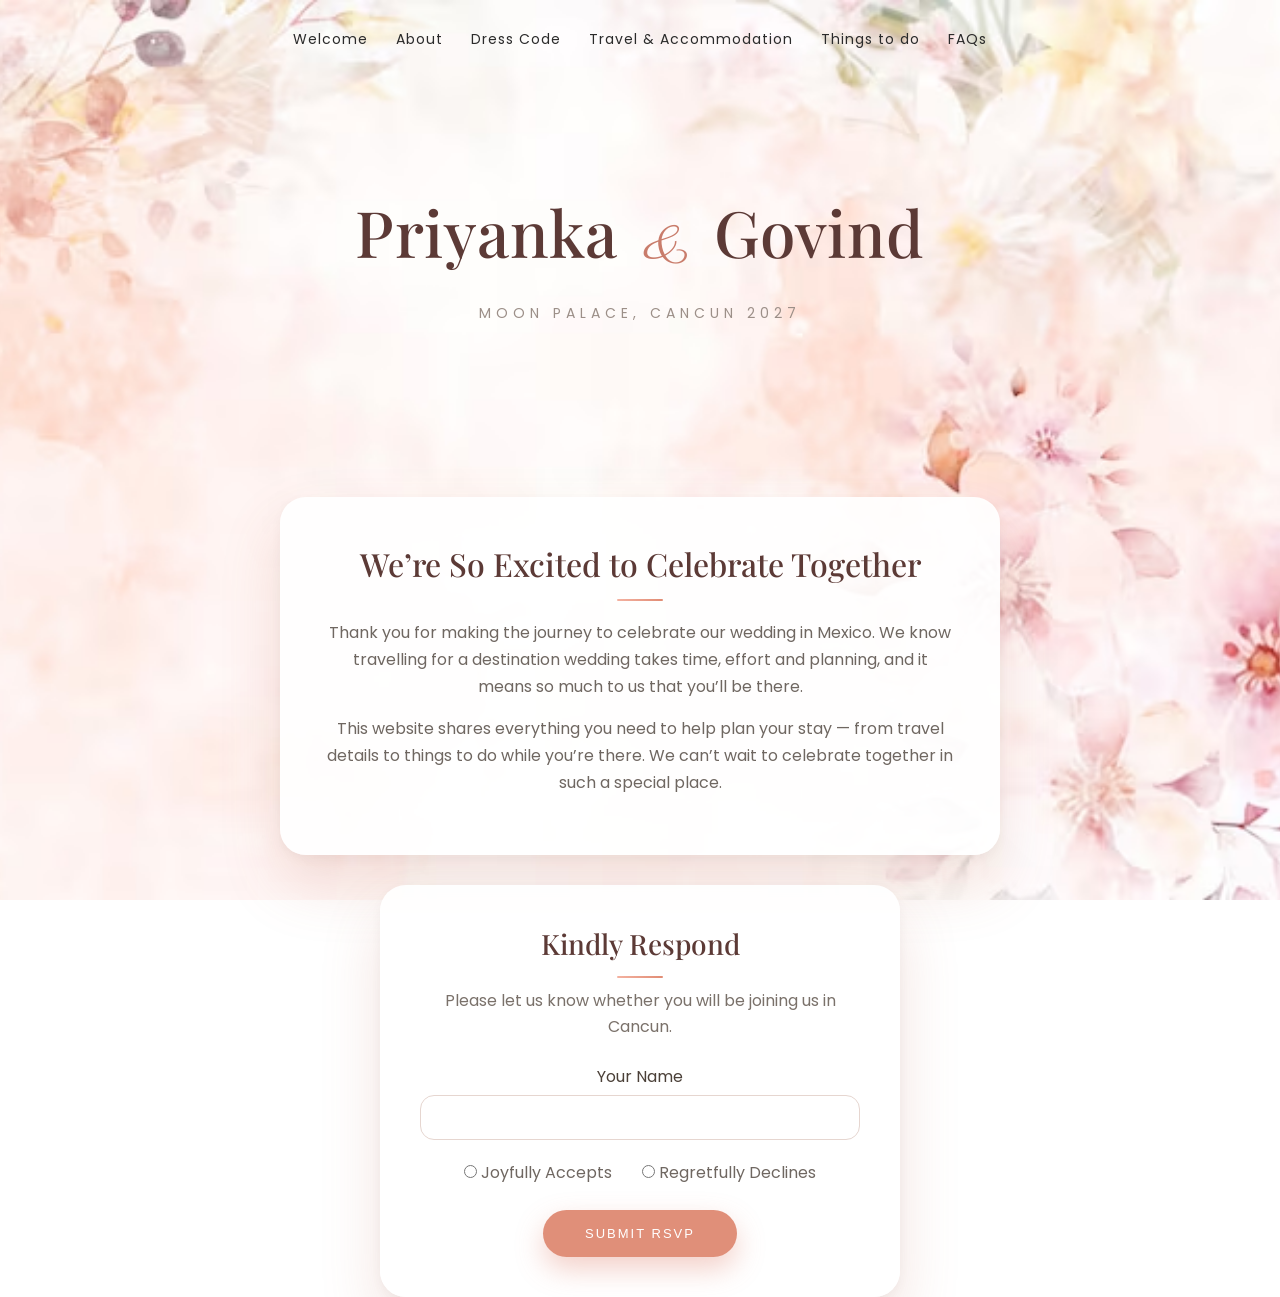
==== index.html @ 6da166cb "Add gitignore" ====
<!DOCTYPE html>
<html lang="en">
<head>
  <meta charset="UTF-8">
  <meta name="viewport" content="width=device-width, initial-scale=1.0">
  <title>Priyanka & Govind are getting married</title>

  <link rel="stylesheet" href="style.css">

  <!-- Google Fonts -->
  <link rel="preconnect" href="https://fonts.googleapis.com">
  <link rel="preconnect" href="https://fonts.gstatic.com" crossorigin>
  <link href="https://fonts.googleapis.com/css2?family=Figtree:ital,wght@0,300..900;1,300..900&family=Parisienne&family=Poppins:ital,wght@0,100;0,200;0,300;0,400;0,500;0,600;0,700;0,800;0,900;1,100;1,200;1,300;1,400;1,500;1,600;1,700;1,800;1,900&display=swap" rel="stylesheet">
  <link href="https://fonts.googleapis.com/css2?family=Playfair+Display:wght@400;500&family=Cormorant+Garamond:wght@300;400&display=swap" rel="stylesheet">
</head>

<body class="page-home">

<!-- Navigation -->
<nav>
  <div class="nav-inner">

    <button class="nav-toggle" aria-label="Open Menu">☰</button>

    <div class="nav-links">
      <ul>
        <li><a href="index.html">Welcome</a></li>
        <li><a href="About.html">About</a></li>
        <li><a href="DressCode.html">Dress Code</a></li>
        <li><a href="Travel.html">Travel & Accommodation</a></li>
        <li><a href="Thingstodo.html">Things to do</a></li>
        <li><a href="FAQs.html">FAQs</a></li>
      </ul>
    </div>

  </div>
</nav>

<!-- Hero -->
<section class="welcome-hero">
  <div class="welcome-overlay">
    <h1 class="couple-names">
      Priyanka <span>&</span> Govind
    </h1>

    <p class="wedding-line">Moon Palace, Cancun 2027</p>
  </div>
</section>

<!-- Welcome Message -->
<section class="welcome-message">
  <div class="message-card">
    <h2>We’re So Excited to Celebrate Together</h2>

    <p>
      Thank you for making the journey to celebrate our wedding in Mexico.
      We know travelling for a destination wedding takes time, effort and planning,
      and it means so much to us that you’ll be there.
    </p>

    <p>
      This website shares everything you need to help plan your stay —
      from travel details to things to do while you’re there.
      We can’t wait to celebrate together in such a special place.
    </p>
  </div>
</section>

<!-- RSVP Section -->
<section class="rsvp-section">
  <h2>Kindly Respond</h2>

  <p class="rsvp-text">
    Please let us know whether you will be joining us in Cancun.
  </p>

  <form class="rsvp-form"
        action="https://formspree.io/f/mzdajled"
        method="POST">

    <input type="hidden" name="form_source" value="rsvp_response">

    <div class="form-block">
      <label for="rsvp-name">Your Name</label>
      <input type="text" id="rsvp-name" name="guest_name" required>
    </div>

    <div class="rsvp-options">
      <label class="rsvp-choice">
        <input type="radio" name="attendance" value="Yes" required>
        Joyfully Accepts
      </label>

      <label class="rsvp-choice">
        <input type="radio" name="attendance" value="No">
        Regretfully Declines
      </label>
    </div>

    <button type="submit" class="btn-primary">Submit RSVP</button>
  </form>
</section>
<script>
  document.addEventListener("DOMContentLoaded", function () {
    const toggle = document.querySelector(".nav-toggle");
    const links = document.querySelector(".nav-links");
  
    if (toggle && links) {
      toggle.addEventListener("click", function () {
        links.classList.toggle("open");
      });
    }
  });
  </script>


</body>
</html>
---- style.css ----
/* =====================================================
1. RESET
===================================================== */

*,
*::before,
*::after {
  margin: 0;
  padding: 0;
  box-sizing: border-box;
}

/* =====================================================
2. GLOBAL DESIGN
===================================================== */


html, body {
  height: 100%;
}

body {
  margin: 0;
  font-family: "Poppins", sans-serif;
  color: #3a342f;

  background-image: url("Images/floral.png");
  background-size: cover;
  background-position: center top;
  background-repeat: no-repeat;
  background-attachment: fixed;
}

 
main, nav, section, footer {
  position: relative;
  z-index: 1;
}

body {
  background-attachment: fixed, fixed, scroll, scroll, scroll;
}

/* Typography */
h1, h2, h3 {
  font-family: "Playfair Display", serif;
  font-weight: 500;
  color: #4a2a2a;
}

p {
  line-height: 1.6;
  color: #6f6761;
}

/* =====================================================
NAVIGATION (DESKTOP + MOBILE BASE)
===================================================== */

nav {
  padding: 26px 20px;
  text-align: center;
  position: relative;
  z-index: 1000;
  position: relative;
}

/* Inner wrapper (keeps button + links aligned) */
.nav-inner {
  max-width: 1100px;
  margin: 0 auto;
}

/* Use FLEX instead of inline-block */
.nav-links ul {
  list-style: none;
  display: flex;
  justify-content: center;
  align-items: center;
  gap: 28px;
}

/* Remove inline-block completely */
.nav-links li {
  margin: 0;
}

.nav-links a {
  text-decoration: none;
  color: #2b2b2b;
  font-size: 14px;
  letter-spacing: 1px;
  transition: opacity 0.25s ease;
}

.nav-links a:hover {
  opacity: 0.6;
}

/* Hide hamburger on desktop */
.nav-toggle {
  display: none;
}

/* SHARED SECTION WRAPPER */

.page-section {
  max-width: 1100px;
  margin: 80px auto;
  padding: 0 20px;
  text-align: center;
}

/* BUTTON */

.btn-primary {
  padding: 14px 34px;
  border-radius: 40px;
  background: #b7a39a;
  color: white;
  border: none;
  cursor: pointer;
}

/* =====================================================
3. HOME PAGE — PINK + SUNSET STYLE
===================================================== */

/* HERO */
.page-home .welcome-hero {
  height: 360px;
  display: flex;
  align-items: center;
  justify-content: center;   /* horizontally center */
  text-align: center;        /* center the text */
  position: relative;
}

/* MAIN TITLE */
.page-home .welcome-overlay h1 {
  font-family: "Playfair Display", serif;
  font-weight: 500;
  font-size: clamp(42px, 6vw, 64px);
  letter-spacing: 0.5px;

  color: #5c3a36;   /* warm romantic brown */
  margin-bottom: 10px;
}


/* SUBTITLE */
.page-home .hero-subtitle {
  text-transform: uppercase;
  letter-spacing: 4px;
  font-size: 13px;

  color: #a27c72;
}

.message-card h2::after,
.rsvp-section h2::after {
  content: "";
  display: block;
  width: 46px;
  height: 2px;
  margin: 14px auto 0;

  background: linear-gradient(to right, #f4b2a1, #e18c74);
  border-radius: 2px;
}
  .couple-names span {
    font-family: "Cormorant Garamond", serif;
    font-style: italic;
    font-weight: 300;
    margin: 0 12px;
    color: #d48a78;
  }

.couple-names span {
  font-family: "Parisienne", cursive;
  font-size: 0.9em;
  margin: 0 8px;
  color: #c97c6b;
}

/* MESSAGE SECTION */
.page-home .welcome-message {
  margin: 60px auto 30px;
  padding: 0 20px;
}

.wedding-line {
  font-family: "Poppins", sans-serif;
  font-size: 14px;
  letter-spacing: 5px;
  text-transform: uppercase;

  color: #9c8f88;

  margin-top: 18px;
}

.welcome-message {
  margin: 90px auto 40px;
}


/* MESSAGE CARD */
.page-home .message-card {
  max-width: 720px;
  margin: auto;
  padding: 45px;
  border-radius: 26px;
  background: #fffaf7;
  box-shadow: 0 30px 70px rgba(180,90,70,0.12);
  text-align: center;
  background: rgba(255,255,255,0.92);
  border: none;

box-shadow:
  0 30px 60px rgba(190,100,80,0.18),
  0 4px 12px rgba(0,0,0,0.04);

}

.page-home .message-card h2 {
  font-size: 32px;
  margin-bottom: 18px;
  color: #5c3a36;
}

.page-home .message-card p {
  color: #6f6761;
  line-height: 1.7;
  margin-bottom: 14px;
}

/* RSVP SECTION */
.page-home .rsvp-section {
  max-width: 520px;
  margin: 30px auto 90px;
  padding: 40px;
  border-radius: 26px;
  text-align: center;
  box-shadow: 0 20px 40px rgba(120,70,60,0.08);
  background: rgba(255,255,255,0.92);
  border: none;

box-shadow:
  0 30px 60px rgba(190,100,80,0.18),
  0 4px 12px rgba(0,0,0,0.04);
}

.page-home .rsvp-section h2 {
  font-size: 28px;
  margin-bottom: 10px;
  color: #5c3a36;
}

.page-home .rsvp-text {
  color: #7a716a;
  margin-bottom: 25px;
}


/* FORM */
.page-home .rsvp-form input[type="text"] {
  width: 100%;
  padding: 14px;
  border-radius: 14px;

  border: 1px solid #e6d6d0;
  background: #ffffff;

  margin-bottom: 20px;
}


/* YES / NO OPTIONS */
.page-home .rsvp-options {
  display: flex;
  justify-content: center;
  gap: 30px;
  margin-bottom: 25px;
}

.page-home .rsvp-choice {
  font-size: 16px;
  color: #6f6761;
}


/* BUTTON */
  .page-home .btn-primary {
    background: #e08f79;
    color: white;
    border-radius: 999px;
  
    padding: 16px 42px;
    letter-spacing: 2px;
    text-transform: uppercase;
    font-size: 13px;
  
    box-shadow: 0 12px 28px rgba(220,120,100,0.35);
    transition: all 0.3s ease;
  }
  
  .page-home .btn-primary:hover {
    transform: translateY(-2px);
    background: #d67f68;
  }

/* =====================================================
4. ABOUT PAGE (EVENT GRID)
===================================================== */

/* =========================
   SECTION HEADING
========================= */

.events-intro {
  max-width: 680px;
  margin: 0 auto 40px;
  text-align: center;
  position: relative;
  z-index: 2; /* keeps text above background wash */
}

.events-intro h2 {
  font-family: "Playfair Display", serif;
  font-size: 52px;
  font-weight: 500;
  letter-spacing: 0.02em;
  margin-bottom: 20px;
  color: #4e342e;
}

.events-intro p {
  max-width: 640px;
  margin: 0 auto;
  font-size: 17px;
  line-height: 1.9;
  color: #7a6f68;
}

/* =========================
   GUIDANCE CARD (THE NOTE)
========================= */

.events-guidance {
  max-width: 720px;
  margin: 60px auto 90px;
  padding: 44px 54px;

  /* translucent vellum paper */
  background: rgba(255, 255, 255, 0.55);

  /* subtle glass effect */
  backdrop-filter: blur(3px);
  -webkit-backdrop-filter: blur(3px);

  border-radius: 22px;
  border: 1px solid rgba(170,140,120,0.25);

  /* softer grounded shadow */
  box-shadow: 0 18px 40px rgba(80,40,20,0.08);

  text-align: center;
  position: relative;
  z-index: 2;
}

/* heading */
.events-guidance::before {
  content: "A NOTE FOR OUR GUESTS";
  display: block;
  font-size: 12px;
  letter-spacing: 0.38em;
  color: #a07c70;
  margin-bottom: 26px;
}

/* intro sentence */
.events-guidance > p:first-child {
  font-family: "Playfair Display", serif;
  font-size: 22px;
  line-height: 1.6;
  color: #5c3a36;
  margin-bottom: 30px;
}


/* =========================
   LIST RESET
========================= */

.events-guidance ul {
  list-style: none;
  padding: 0;
  margin: 0;
}


/* =========================
   CUSTOM SOFT BULLETS
========================= */

.events-guidance li {
  margin-bottom: 20px;
  font-size: 16px;
  color: #6f6761;
  line-height: 1.8;
  position: relative;
  padding-left: 18px;
}

.events-guidance li::before {
  content: "•";
  position: absolute;
  left: 0;
  color: rgba(150,110,90,0.55);
  font-size: 16px;
}

.events-guidance li:not(:last-child)::after {
  content: "";
  display: block;
  width: 24px;
  height: 1px;
  background: rgba(160,124,112,0.28);
  margin: 18px auto 0;
}


/* =====================================================
ABOUT PAGE — EVENTS GRID
===================================================== */

.events-grid {
  display: grid;
  grid-template-columns: repeat(3, 1fr);
  gap: 48px 42px;
  max-width: 900px;
  margin: 30px auto 0;
}


/* =========================
   EVENT CARD — PAPER FEEL
========================= */

.event-card {
  min-height: 420px;
  padding: 28px 26px;
  border-radius: 18px;

  background: #f6f1ec;
  border: 1px solid rgba(180,150,120,0.18);

  box-shadow:
    0 12px 30px rgba(0,0,0,0.08),
    inset 0 1px 0 rgba(255,255,255,0.6);

  display: flex;
  flex-direction: column;
  justify-content: flex-start;
  gap: 14px;

  transition: all 0.35s ease;
}


/* =========================
   HOVER — SOFT LIFT
========================= */

.event-card:hover {
  transform: translateY(-6px);
  box-shadow:
    0 22px 50px rgba(0,0,0,0.12),
    inset 0 1px 0 rgba(255,255,255,0.6);
}


/* =========================
   IMAGE
========================= */

.event-card img {
  width: 100%;
  height: 180px;
  object-fit: cover;
  margin-bottom: 26px;

  filter: saturate(92%) contrast(96%);
  border-radius: 12px;
}


/* =========================
   TOP TITLE
========================= */

.event-card > h2 {
  font-size: 22px;
  margin-bottom: 18px;
}


/* =========================
   INNER CONTENT BLOCK
========================= */

.event-card .event-body {
  flex-grow: 1;
  display: flex;
  flex-direction: column;
  justify-content: flex-start;
  gap: 10px;
  text-align: center;
}


/* =========================
   EVENT NAME — ELEGANT SERIF
========================= */

.event-body h3,
.event-card h3 {
  font-family: "Playfair Display", serif;
  font-size: 22px;
  color: #5c3a36;
  margin-bottom: 6px;
  letter-spacing: 0.03em;
}

.event-body h3::after {
  content: "";
  display: block;
  width: 38px;
  height: 1px;
  margin: 14px auto 18px;
  background: rgba(160,120,95,0.4);
}
/* =========================
   DATE — INVITATION STYLE
========================= */

.event-date {
  font-size: 0.8rem;
  letter-spacing: 0.18em;
  text-transform: uppercase;
  color: rgba(120,95,75,0.75);
  margin-bottom: 14px;
  font-weight: 500;
}


/* =========================
   DESCRIPTION TEXT
========================= */

.event-body p,
.event-card p {
  font-size: 15px;
  line-height: 1.65;
  color: #6f6761;
  padding: 0 22px;
}


/* =========================
   STRONG TEXT (if used)
========================= */

.event-card p strong {
  display: block;
  margin-bottom: 6px;
  font-size: 15px;
  color: #a07c70;
  letter-spacing: 0.5px;
}

/* =====================================================
5. DRESS CODE PAGE
===================================================== */
/* =========================
   PAGE INTRO
========================= */

.dress-intro {
    text-align: center;
    margin-bottom: 40px;
  }
  
  .dress-intro h2 {
    font-size: 42px;
    margin-bottom: 10px;
  }
  
  .dress-intro p {
    color: #6f6761;
  }
  
  
  /* =========================
     TABLE CONTAINER
     (Full-width, NOT boxed)
  ========================= */
  
  .dress-table {
    width: 100%;
    max-width: 1400px;          /* keeps it wide but not stretched to infinity */
    margin: 50px auto;
    padding: 0 24px;            /* reduced side padding = more usable width */
  
    border-radius: 22px;
    overflow: hidden;
  
    background: rgba(255,255,255,0.78);
    border: 1px solid rgba(200,190,180,0.25);
    box-shadow: 0 18px 40px rgba(60,40,20,0.05);
  }
  
  
  /* =========================
     GRID STRUCTURE (WIDE + HORIZONTAL)
  ========================= */
  
  .dress-header,
  .dress-row {
    display: grid;
  
    /* Forces a horizontal layout */
    grid-template-columns: 1.3fr 1fr 2fr 2.4fr;
  
    column-gap: 40px;           /* adds breathing room horizontally */
  }
  
  
  /* =========================
     HEADER
  ========================= */
  
  .dress-header {
    padding: 18px 28px;
  
    font-size: 12px;
    letter-spacing: 3px;
    text-transform: uppercase;
    color: #8a817a;
  
    background: rgba(248,244,240,0.9);
    border-bottom: 1px solid rgba(0,0,0,0.05);
  }
  
  
  /* =========================
     ROWS (Reduced Height)
  ========================= */
  
  .dress-row {
    padding: 20px 28px;        /* tighter = less vertical stretch */
    align-items: center;
  
    border-bottom: 1px solid rgba(0,0,0,0.05);
    transition: background 0.25s ease;
  }
  
  .dress-row:last-child {
    border-bottom: none;
  }
  
  .dress-row:nth-child(even) {
    background: rgba(252,249,246,0.65);
  }
  
  .dress-row:hover {
    background: rgba(255,255,255,0.9);
  }
  
  
  /* =========================
     ALIGNMENT (LEFT = feels wider)
  ========================= */
  
  .dress-header div,
  .dress-row > div {
    text-align: left;
    width: 100%;
  }
  
  
  /* =========================
     TYPOGRAPHY
  ========================= */
  
  .dress-event {
    font-family: "Playfair Display", serif;
    font-size: 24px;
    color: #2f2a26;
  }
  
  .dress-theme {
    font-size: 18px;
    color: #7a716a;
  }
  
  
  /* IMPORTANT:
     No max-width → allows text to flow horizontally
  */
  .dress-details {
    font-size: 16px;
    color: #7a716a;
    line-height: 1.45;
  }
  
  
  /* =========================
     ATTIRE COLUMN
     (Compact but still horizontal)
  ========================= */
  
  .dress-suggestions {
    font-size: 16px;
    line-height: 1.5;
    color: #4f4a45;
  }
  
  .dress-suggestions strong {
    display: block;
    font-weight: 600;
    margin: 6px 0 2px;
    letter-spacing: 0.3px;
  }
  /* =====================================================
6. TRAVEL PAGE
===================================================== */

/* HERO CONTAINER — match other pages */
.travel-hero {
  text-align: center;
  padding: 120px 20px 60px;
}

.travel-hero-content {
  max-width: 760px;
  margin: 0 auto;
}

.travel-hero h1 {
  font-family: "Playfair Display", serif;
  font-size: 48px;
  line-height: 1.3;
  color: #4a3f37;   /* ← matches rest of site */
  margin-bottom: 28px;
  letter-spacing: 0.3px;
}

/* CTA Button */
.primary-button {
  background: #bda79c;
  color: #fff;
  padding: 14px 34px;
  border-radius: 999px;
  box-shadow: 0 8px 22px rgba(60,40,20,0.12);
  transition: all .28s ease;
}

.primary-button:hover {
  transform: translateY(-2px);
  box-shadow: 0 16px 34px rgba(60,40,20,0.18);
}


/* =========================
   TWO INFO CARDS GRID
========================= */

.travel-grid {
  max-width: 1100px;
  margin: 70px auto 100px; /* slightly closer to hero */
  padding: 0 20px;

  display: grid;
  grid-template-columns: 1fr 1fr;
  gap: 55px;
}


/* === THIS is the About-style box === */
.travel-box {
  position: relative;
  padding: 38px 42px;
  border-radius: 26px;

  background: rgba(255,255,255,0.82);
  backdrop-filter: blur(12px);

  box-shadow: 0 25px 55px rgba(60,40,20,0.10);
  border: 1px solid rgba(255,255,255,0.6);

  transition: transform .25s ease, box-shadow .25s ease;
}

/* subtle lift like About page */
.travel-box:hover {
  transform: translateY(-4px);
  box-shadow: 0 35px 70px rgba(60,40,20,0.14);
}

/* soft inner light (gives “paper” feel) */
.travel-box::after {
  content: "";
  position: absolute;
  inset: 0;
  border-radius: 26px;
  background: radial-gradient(circle at top left, rgba(255,255,255,0.6), transparent 60%);
  pointer-events: none;
}

/* Travel section labels (match "A NOTE FOR OUR GUESTS") */
.travel-card h3 {
  font-family: "Poppins", sans-serif;  /* same clean font as your label */
  font-size: 14px;
  letter-spacing: 4px;
  text-transform: uppercase;
  color: #9b8f86;

  margin-bottom: 22px;
}

.travel-card ul {
  padding-left: 18px;
  line-height: 1.9;      /* more breathing room */
  color: #6f645c;        /* matches your screenshot tone */
  font-size: 17px;
}

.travel-card li {
  margin-bottom: 10px;
}


/* =========================
   FLIGHTS SECTION
========================= */

.flights-section {
  max-width: 1000px;
  margin: 110px auto;
  padding: 0 20px;
  text-align: center;
}

.flights-section h2 {
  font-family: "Playfair Display", serif;
  font-size: 40px;
  line-height: 1.3;
  color: #4a3f37;
  margin-bottom: 18px;
}

.flight-note {
  max-width: 640px;
  margin: 0 auto 55px;
  font-size: 18px;
  line-height: 1.9;
  color: #6f645c;
  font-weight: 400;
}


/* =========================
   FLIGHTS TABLE
========================= */

.flights-table {
  border-radius: 22px;
  padding: 14px;
  background: rgba(255,255,255,0.65);
  backdrop-filter: blur(6px);
  box-shadow: 0 20px 45px rgba(60,40,20,0.08);
  border: 1px solid rgba(255,255,255,0.5);
}

.flight-row {
  display: grid;
  grid-template-columns: 1fr 1fr 1fr;

  padding: 22px 26px;
  text-align: left;

  margin-bottom: 14px;
  border-radius: 16px;
  background: rgba(255,255,255,0.9);
  box-shadow: 0 10px 24px rgba(0,0,0,0.06);

  transition: transform .2s ease, box-shadow .2s ease;
}

.flight-row:hover {
  transform: translateY(-2px);
  box-shadow: 0 18px 34px rgba(0,0,0,0.08);
}

.flight-row:last-child {
  margin-bottom: 0;
}

/* Style the small labels above each column value */
.flight-row div {
  font-family: "Playfair Display", serif;
  font-size: 22px;
  line-height: 1.45;
  color: #4a3f37;
  font-weight: 400;
  letter-spacing: 0.2px;
}

.flight-row div::before {
  display: block;
  font-family: "Poppins", sans-serif;
  font-size: 10px;
  letter-spacing: 3.5px;
  text-transform: uppercase;
  color: #b1a59d;
  margin-bottom: 8px;
}

/* Inject the correct label text for each column */
.flight-row div:nth-child(1)::before { content: "Departure"; }
.flight-row div:nth-child(2)::before { content: "Airline"; }
.flight-row div:nth-child(3)::before { content: "Days"; }
/* =========================
   GUEST DETAILS FORM
========================= */

.guest-details {
  max-width: 700px;
  margin: 120px auto;
  padding: 0 20px;
  text-align: center;
}

.guest-details h2 {
  font-family: "Playfair Display", serif;
  font-size: 32px;
  margin-bottom: 10px;
  color: #3e342c;
}

.guest-intro {
  margin-bottom: 35px;
  color: #6d625a;
  line-height: 1.7;
}

.details-form {
  display: flex;
  flex-direction: column;
  gap: 18px;
  text-align: left;

  background: rgba(255,255,255,0.82);
  backdrop-filter: blur(10px);
  padding: 38px;
  border-radius: 22px;
  box-shadow: 0 20px 45px rgba(60,40,20,0.08);
  border: 1px solid rgba(255,255,255,0.5);
}

.details-form input,
.details-form textarea {
  padding: 14px;
  border-radius: 10px;
  border: 1px solid #e6dfdb;
  background: rgba(255,255,255,0.9);
  font-family: inherit;
  transition: border-color .2s ease, box-shadow .2s ease;
}

.details-form textarea {
  min-height: 120px;
}

.details-form input:focus,
.details-form textarea:focus {
  outline: none;
  border-color: #c8b6aa;
  box-shadow: 0 0 0 3px rgba(200,182,170,0.18);
}
  
/* =====================================================
   THINGS TO DO PAGE
===================================================== */

/* Section spacing + centering */
.things-section {
    max-width: 1200px;
    margin: 90px auto;
    padding: 0 24px;
    text-align: center;
  }
  
  /* Section titles */
  .things-section h2 {
    font-family: "Playfair Display", serif;
    font-size: 36px;
    color: #3e342c;
    margin-bottom: 40px;
  }
  
  
  /* =========================
     GRID LAYOUT
  ========================= */
  
  .things-grid {
    display: grid;
    grid-template-columns: repeat(3, 1fr);
    gap: 34px;
  }
  
  
  /* =========================
     ACTIVITY CARDS
  ========================= */
  
  .thing-card img {
    width: 100%;
    height: 180px;
    object-fit: cover;
    border-radius: 14px;
  }
  
  /* Soft lift like your reference */
  .thing-card:hover {
    transform: translateY(-6px);
    box-shadow: 0 26px 60px rgba(60,40,20,0.10);
  }
  
  
  /* Card titles */
  .thing-card h3 {
    font-family: "Playfair Display", serif;
    font-size: 22px;
    color: #3e342c;
    margin-bottom: 10px;
  }
  
  /* Card text */
  .thing-card p {
    color: #6b5f57;
    line-height: 1.6;
    font-size: 15.5px;
  }
  
  
/* =====================================================
8. FAQ PAGE
===================================================== */

/* Main FAQ wrapper */
.faq-section {
    max-width: 820px;
    margin: 90px auto 60px;
    padding: 0 24px;
  }
  
  .faq-section h1 {
    font-family: "Playfair Display", serif;
    font-size: 42px;
    color: #3e342c;
    margin-bottom: 35px;
  }
  
  
  /* =========================
     FAQ ITEMS
  ========================= */
  
  .faq-item {
    border-bottom: 1px solid rgba(0,0,0,0.08);
  }
  
  
  /* Question button */
  .faq-question {
    width: 100%;
    padding: 22px 0;
  
    background: none;
    border: none;
  
    font-size: 19px;
    color: #4b4038;
    text-align: left;
  
    cursor: pointer;
    position: relative;
  }
  
  
  /* + icon */
  .faq-question::after {
    content: "+";
    position: absolute;
    right: 0;
    font-size: 22px;
    transition: transform 0.25s ease;
  }
  
  
  /* Rotate when open */
  .faq-item.active .faq-question::after {
    transform: rotate(45deg);
  }
  
  
  /* Answer animation */
  .faq-answer {
    max-height: 0;
    overflow: hidden;
    transition: max-height 0.35s ease;
    color: #6b5f57;
    line-height: 1.6;
    padding-right: 30px;
  }
  
  .faq-item.active .faq-answer {
    max-height: 300px;
    padding-bottom: 20px;
  }
  
  
  /* =========================
     CONTACT SECTION
  ========================= */
  
  .faq-contact {
    max-width: 640px;
    margin: 80px auto 100px;
    padding: 0 24px;
    text-align: center;
  }
  
  .faq-contact h2 {
    font-family: "Playfair Display", serif;
    font-size: 32px;
    margin-bottom: 10px;
    color: #3e342c;
  }
  
  .faq-contact-intro {
    margin-bottom: 30px;
    color: #6d625a;
  }
  
  
  /* =========================
     FORM
  ========================= */
  
  .faq-form {
    display: flex;
    flex-direction: column;
    gap: 18px;
    text-align: left;
  }
  
  .form-block label {
    display: block;
    margin-bottom: 6px;
    color: #4b4038;
  }
  
  .faq-form input,
  .faq-form textarea {
    width: 100%;
    padding: 14px;
    border-radius: 10px;
    border: 1px solid rgba(0,0,0,0.15);
    font-family: inherit;
    font-size: 15px;
  }
  
  .faq-form textarea {
    min-height: 130px;
    resize: vertical;
  }
  
  /* =====================================================
9. MOBILE RESPONSIVE
===================================================== */

@media (max-width: 768px) {

  /* GLOBAL SPACING */
  section,
  .page-section,
  .things-section,
  .faq-section,
  .guest-details {
    margin: 50px auto;
    padding: 0 18px;
  }

  /* TYPOGRAPHY */
  h1 { font-size: clamp(32px, 8vw, 44px); }
  h2 { font-size: clamp(24px, 6vw, 32px); }
  p  { font-size: 15.5px; }

  /* =========================
     MOBILE NAV (FIXED)
  ========================= */

  .nav-toggle {
    display: block;
    font-size: 26px;
    background: none;
    border: none;
    margin: 0 auto;
    cursor: pointer;
  }

  .nav-links {
    position: absolute;
    top: 100%;
    left: 0;
    width: 100%;

    background: #fffaf7;

    max-height: 0;
    overflow: hidden;
    transition: max-height 0.35s ease;
  }

  .nav-links.open {
    max-height: 420px;
  }

  .nav-links ul {
    flex-direction: column;
    align-items: center;
    gap: 12px;
    padding: 18px 0;
  }

  .nav-links a {
    font-size: 16px;
    padding: 10px;
  }

  /* STACK GRIDS */
  .events-grid,
  .travel-grid,
  .things-grid {
    grid-template-columns: 1fr;
  }

  /* DRESS TABLE → STACK */
  .dress-header { display: none; }

  .dress-row {
    grid-template-columns: 1fr;
    padding: 18px;
  }

  /* FORMS */
  .btn-primary {
    width: 100%;
  }
}
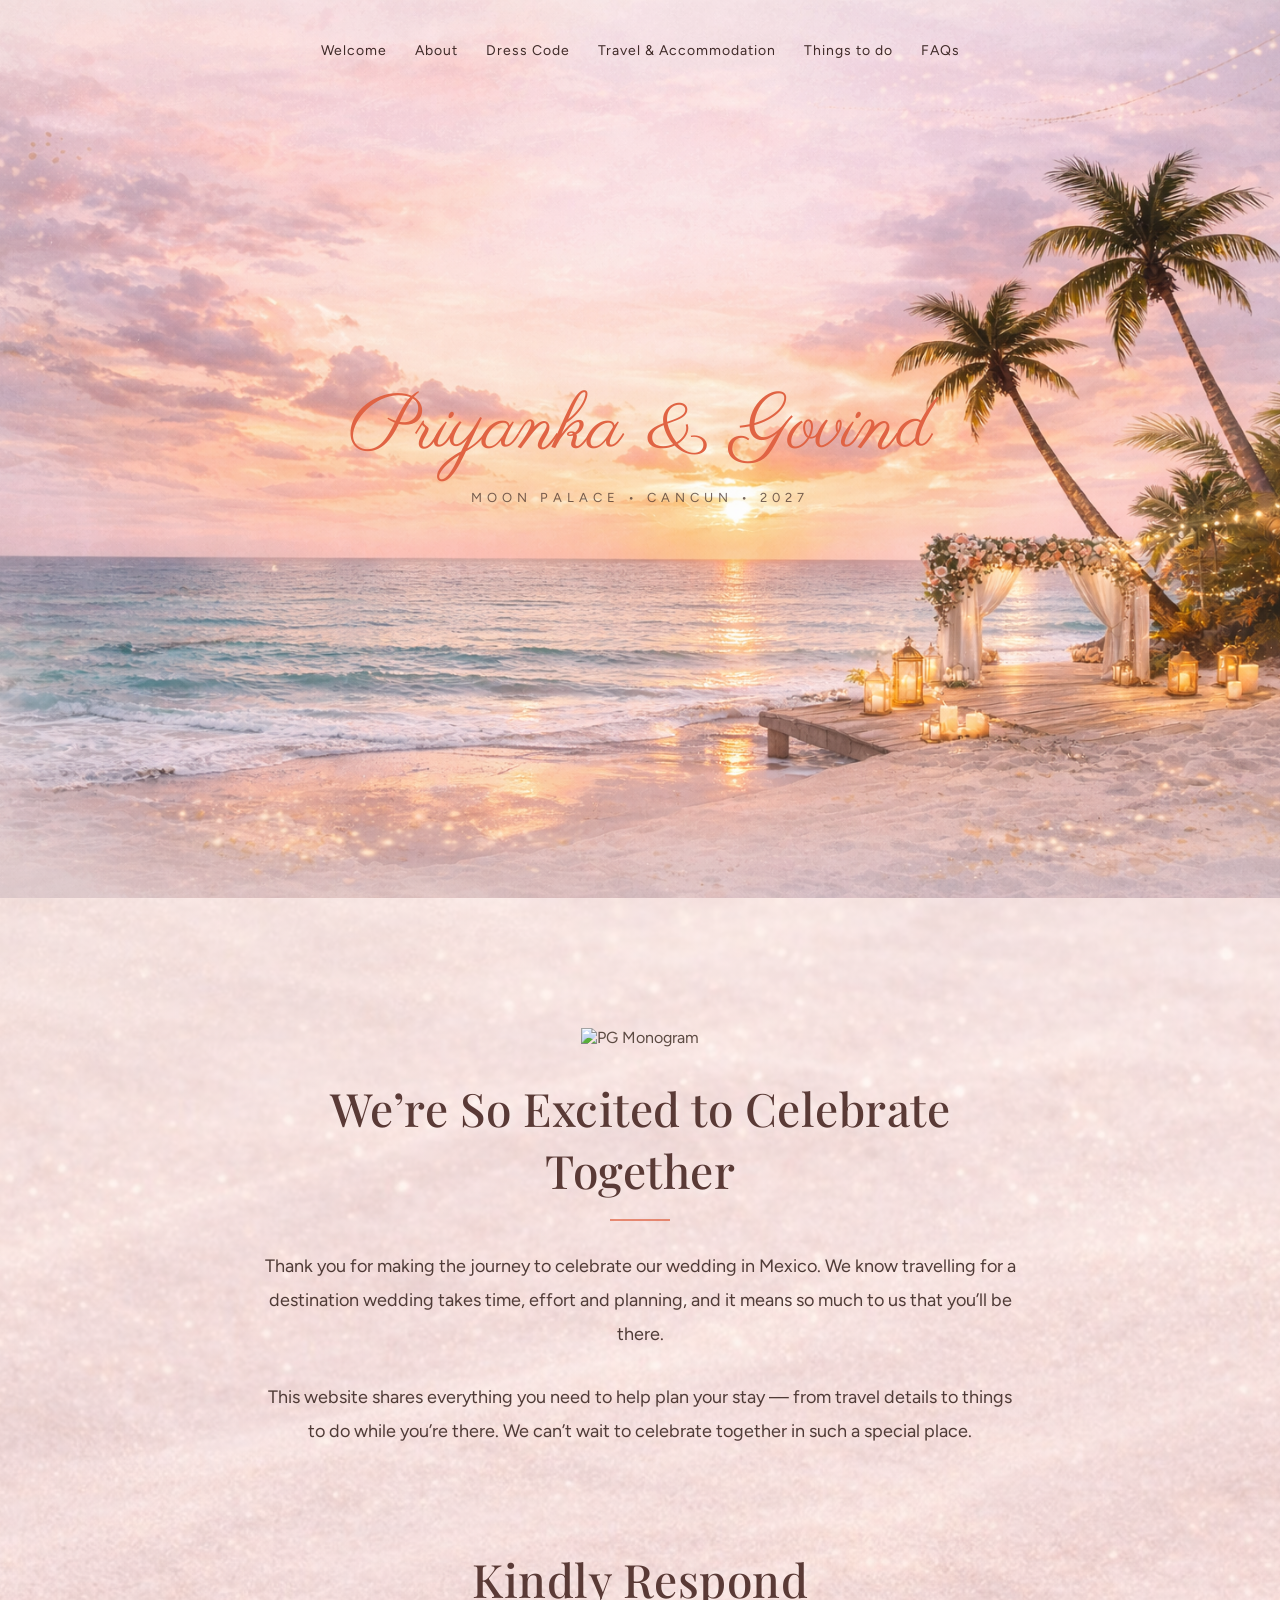
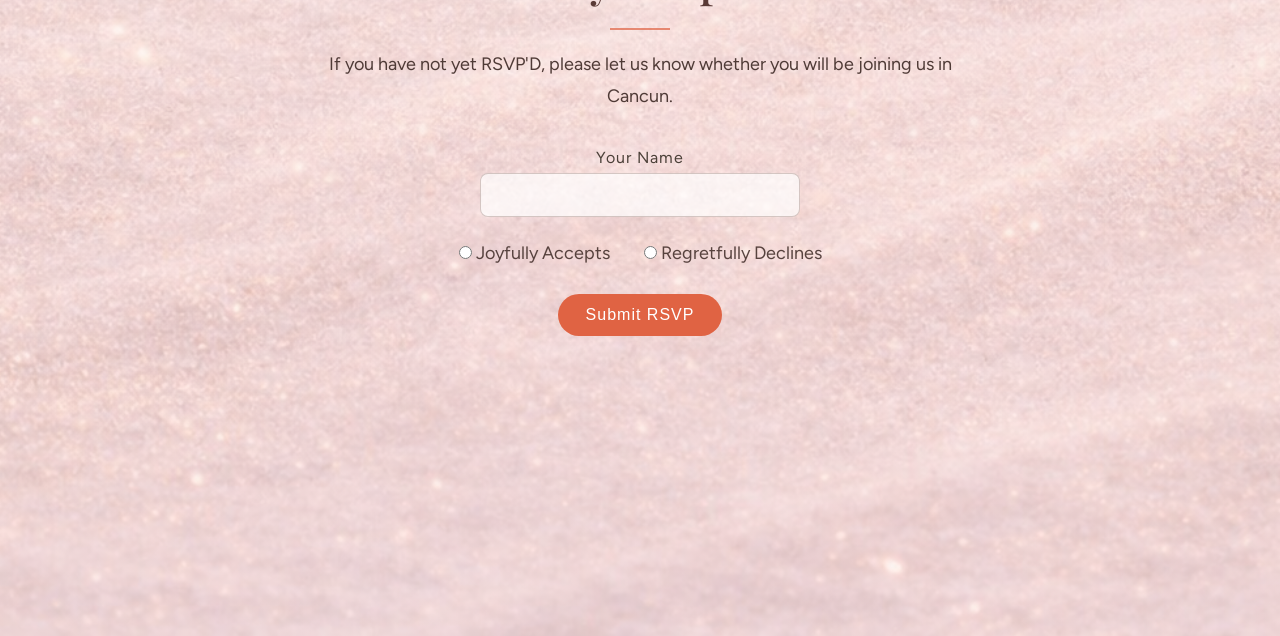
==== commit 558368ff: "Mobile responsiveness fixes and guidance box update" ====
--- a/index.html
+++ b/index.html
@@ -7,21 +7,16 @@
 
   <link rel="stylesheet" href="style.css">
 
-  <!-- Google Fonts -->
   <link rel="preconnect" href="https://fonts.googleapis.com">
   <link rel="preconnect" href="https://fonts.gstatic.com" crossorigin>
-  <link href="https://fonts.googleapis.com/css2?family=Figtree:ital,wght@0,300..900;1,300..900&family=Parisienne&family=Poppins:ital,wght@0,100;0,200;0,300;0,400;0,500;0,600;0,700;0,800;0,900;1,100;1,200;1,300;1,400;1,500;1,600;1,700;1,800;1,900&display=swap" rel="stylesheet">
-  <link href="https://fonts.googleapis.com/css2?family=Playfair+Display:wght@400;500&family=Cormorant+Garamond:wght@300;400&display=swap" rel="stylesheet">
+  <link href="https://fonts.googleapis.com/css2?family=Figtree:wght@300;400;500;600&family=Parisienne&family=Playfair+Display:wght@400;500&display=swap" rel="stylesheet">
 </head>
 
 <body class="page-home">
 
-<!-- Navigation -->
 <nav>
   <div class="nav-inner">
-
     <button class="nav-toggle" aria-label="Open Menu">☰</button>
-
     <div class="nav-links">
       <ul>
         <li><a href="index.html">Welcome</a></li>
@@ -32,23 +27,26 @@
         <li><a href="FAQs.html">FAQs</a></li>
       </ul>
     </div>
-
   </div>
 </nav>
 
-<!-- Hero -->
+<!-- HERO -->
 <section class="welcome-hero">
-  <div class="welcome-overlay">
-    <h1 class="couple-names">
-      Priyanka <span>&</span> Govind
-    </h1>
-
-    <p class="wedding-line">Moon Palace, Cancun 2027</p>
+  <div class="hero-inner">
+    <h1 class="couple-names">Priyanka & Govind</h1>
+    <p class="wedding-line">Moon Palace • Cancun • 2027</p>
   </div>
 </section>
 
-<!-- Welcome Message -->
-<section class="welcome-message">
+<!-- SAND SECTION -->
+<section class="section-cream">
+
+  <!-- MONOGRAM -->
+  <div class="monogram-wrapper">
+    <img src="Images/monogram.png" alt="PG Monogram" class="monogram">
+  </div>
+
+  <!-- MESSAGE -->
   <div class="message-card">
     <h2>We’re So Excited to Celebrate Together</h2>
 
@@ -64,55 +62,54 @@
       We can’t wait to celebrate together in such a special place.
     </p>
   </div>
+
+  <!-- RSVP -->
+  <div class="rsvp-section">
+    <h2>Kindly Respond</h2>
+
+    <p class="rsvp-text">
+      If you have not yet RSVP'D, please let us know whether you will be joining us in Cancun.
+    </p>
+
+    <form class="rsvp-form"
+          action="https://formspree.io/f/mzdajled"
+          method="POST">
+
+      <div class="form-block">
+        <label for="rsvp-name">Your Name</label>
+        <input type="text" id="rsvp-name" name="guest_name" required>
+      </div>
+
+      <div class="rsvp-options">
+        <label class="rsvp-choice">
+          <input type="radio" name="attendance" value="Yes" required>
+          Joyfully Accepts
+        </label>
+
+        <label class="rsvp-choice">
+          <input type="radio" name="attendance" value="No">
+          Regretfully Declines
+        </label>
+      </div>
+
+      <button type="submit" class="btn-primary">Submit RSVP</button>
+
+    </form>
+  </div>
+
 </section>
 
-<!-- RSVP Section -->
-<section class="rsvp-section">
-  <h2>Kindly Respond</h2>
-
-  <p class="rsvp-text">
-    Please let us know whether you will be joining us in Cancun.
-  </p>
-
-  <form class="rsvp-form"
-        action="https://formspree.io/f/mzdajled"
-        method="POST">
-
-    <input type="hidden" name="form_source" value="rsvp_response">
-
-    <div class="form-block">
-      <label for="rsvp-name">Your Name</label>
-      <input type="text" id="rsvp-name" name="guest_name" required>
-    </div>
-
-    <div class="rsvp-options">
-      <label class="rsvp-choice">
-        <input type="radio" name="attendance" value="Yes" required>
-        Joyfully Accepts
-      </label>
-
-      <label class="rsvp-choice">
-        <input type="radio" name="attendance" value="No">
-        Regretfully Declines
-      </label>
-    </div>
-
-    <button type="submit" class="btn-primary">Submit RSVP</button>
-  </form>
-</section>
 <script>
-  document.addEventListener("DOMContentLoaded", function () {
-    const toggle = document.querySelector(".nav-toggle");
-    const links = document.querySelector(".nav-links");
-  
-    if (toggle && links) {
-      toggle.addEventListener("click", function () {
-        links.classList.toggle("open");
-      });
-    }
-  });
-  </script>
-
+document.addEventListener("DOMContentLoaded", function () {
+  const toggle = document.querySelector(".nav-toggle");
+  const links = document.querySelector(".nav-links");
+  if (toggle && links) {
+    toggle.addEventListener("click", function () {
+      links.classList.toggle("open");
+    });
+  }
+});
+</script>
 
 </body>
 </html>
--- a/style.css
+++ b/style.css
@@ -10,38 +10,20 @@
   box-sizing: border-box;
 }
 
+html, body {
+  min-height: 100%;
+}
+
 /* =====================================================
 2. GLOBAL DESIGN
 ===================================================== */
 
-
-html, body {
-  height: 100%;
-}
-
 body {
-  margin: 0;
-  font-family: "Poppins", sans-serif;
-  color: #3a342f;
-
-  background-image: url("Images/floral.png");
-  background-size: cover;
-  background-position: center top;
-  background-repeat: no-repeat;
-  background-attachment: fixed;
-}
-
- 
-main, nav, section, footer {
-  position: relative;
-  z-index: 1;
-}
-
-body {
-  background-attachment: fixed, fixed, scroll, scroll, scroll;
-}
-
-/* Typography */
+  font-family: 'Figtree', sans-serif;
+  color: #5c4a42;
+  background-color: #f7f2ef;
+}
+
 h1, h2, h3 {
   font-family: "Playfair Display", serif;
   font-weight: 500;
@@ -49,45 +31,39 @@
 }
 
 p {
-  line-height: 1.6;
+  line-height: 1.7;
   color: #6f6761;
 }
 
 /* =====================================================
-NAVIGATION (DESKTOP + MOBILE BASE)
+3. NAVIGATION
 ===================================================== */
 
 nav {
-  padding: 26px 20px;
-  text-align: center;
-  position: relative;
-  z-index: 1000;
-  position: relative;
-}
-
-/* Inner wrapper (keeps button + links aligned) */
+  position: absolute;
+  top: 0;
+  left: 0;
+  width: 100%;
+  padding: 40px 0;
+  background: transparent;
+  z-index: 50;
+}
+
 .nav-inner {
   max-width: 1100px;
   margin: 0 auto;
 }
 
-/* Use FLEX instead of inline-block */
 .nav-links ul {
   list-style: none;
   display: flex;
   justify-content: center;
-  align-items: center;
   gap: 28px;
-}
-
-/* Remove inline-block completely */
-.nav-links li {
-  margin: 0;
 }
 
 .nav-links a {
   text-decoration: none;
-  color: #2b2b2b;
+  color: #3f2a28;
   font-size: 14px;
   letter-spacing: 1px;
   transition: opacity 0.25s ease;
@@ -97,497 +73,516 @@
   opacity: 0.6;
 }
 
-/* Hide hamburger on desktop */
 .nav-toggle {
   display: none;
 }
 
-/* SHARED SECTION WRAPPER */
-
-.page-section {
-  max-width: 1100px;
-  margin: 80px auto;
-  padding: 0 20px;
-  text-align: center;
-}
-
-/* BUTTON */
-
-.btn-primary {
-  padding: 14px 34px;
-  border-radius: 40px;
-  background: #b7a39a;
-  color: white;
-  border: none;
-  cursor: pointer;
-}
-
-/* =====================================================
-3. HOME PAGE — PINK + SUNSET STYLE
-===================================================== */
-
-/* HERO */
-.page-home .welcome-hero {
-  height: 360px;
+/* =====================================================
+4. HERO (STRAIGHT)
+===================================================== */
+
+.welcome-hero,
+.events-hero {
+  position: relative;
+  width: 100%;
   display: flex;
   align-items: center;
-  justify-content: center;   /* horizontally center */
-  text-align: center;        /* center the text */
+  justify-content: center;
+  text-align: center;
+  margin-bottom: -2px; /* removes white gap */
+}
+
+/* Home hero */
+.welcome-hero {
+  height: 100vh;
+  background: url("Images/aibackground.png") center / cover no-repeat;
+}
+
+/* Events hero */
+.events-hero {
+  height: 65vh;
+  min-height: 520px;
+  background: url("Images/daytimebeach.png") center / cover no-repeat;
+}
+
+.hero-inner {
   position: relative;
-}
-
-/* MAIN TITLE */
-.page-home .welcome-overlay h1 {
-  font-family: "Playfair Display", serif;
-  font-weight: 500;
-  font-size: clamp(42px, 6vw, 64px);
+  z-index: 2;
+}
+/* MONOGRAM */
+.monogram-wrapper {
+  text-align: center;
+  margin-top: 40px;
+  margin-bottom: 30px;
+}
+
+.monogram {
+  width: 360px;
+  max-width: 65%;
+  filter: drop-shadow(0 25px 50px rgba(0,0,0,0.05));
+}
+
+/* =====================================================
+5. SAND SECTION (WAVED TOP)
+===================================================== */
+.section-cream {
+  position: relative;
+  background: url("Images/sand.png") center / cover no-repeat;
+  padding: 90px 20px 160px;
+  text-align: center;
+}
+
+/* Soft readability layer */
+.section-cream::before {
+  content: "";
+  position: absolute;
+  inset: 0;
+  background: linear-gradient(
+    to bottom,
+    rgba(255, 245, 240, 0.55),
+    rgba(255, 235, 230, 0.45)
+  );
+  z-index: 0;
+}
+
+.section-cream > * {
+  position: relative;
+  z-index: 2;
+}
+/* =====================================================
+6. HOME TEXT
+===================================================== */
+
+.couple-names {
+  font-family: "Parisienne", cursive;
+  font-size: clamp(56px, 6vw, 90px);
+  color: #e06343;
+  line-height: 1;
+  margin-bottom: 20px;
+}
+
+.wedding-line {
+  font-size: 13px;
+  letter-spacing: 5px;
+  text-transform: uppercase;
+  color: rgba(60,40,35,0.7);
+}
+
+.message-card {
+  max-width: 760px;
+  margin: 0 auto 100px;
+  text-align: center;
+}
+
+.message-card h2 {
+  margin-bottom: 28px;
+  color: #5a3a36;
+  font-size: 46px;
   letter-spacing: 0.5px;
-
-  color: #5c3a36;   /* warm romantic brown */
+  text-shadow: 0 2px 12px rgba(255, 255, 255, 0.4);
+}
+
+.message-card p {
+  font-size: 18px;
+  line-height: 1.9;
+  color: rgba(70, 50, 45, 0.95);
+  margin-bottom: 28px;
+}
+
+.rsvp-section {
+  max-width: 650px;
+  margin: 0 auto 140px;
+  text-align: center;
+}
+
+.rsvp-section h2 {
+  font-size: 46px;
+  letter-spacing: 0.5px;
+  margin-bottom: 18px;
+  color: #5a3a36;
+  text-shadow: 0 2px 12px rgba(255, 255, 255, 0.4);
+}
+
+.rsvp-text {
+  font-size: 18px;
+  line-height: 1.8;
+  margin-bottom: 35px;
+  color: rgba(70, 50, 45, 0.95);
+}
+
+/* Input Block */
+.form-block {
+  margin-bottom: 25px;
+}
+
+.form-block label {
+  display: block;
   margin-bottom: 10px;
-}
-
-
-/* SUBTITLE */
-.page-home .hero-subtitle {
-  text-transform: uppercase;
-  letter-spacing: 4px;
-  font-size: 13px;
-
-  color: #a27c72;
-}
-
+  font-size: 16px;
+  letter-spacing: 1px;
+  color: rgba(70,50,45,0.9);
+}
+
+.form-block input[type="text"] {
+  width: 320px;
+  max-width: 90%;
+  padding: 12px 16px;
+  border-radius: 8px;
+  border: 1px solid rgba(120,90,80,0.3);
+  background: rgba(255,255,255,0.7);
+  font-size: 16px;
+  text-align: center;
+}
+
+/* RSVP Options */
+.rsvp-options {
+  margin: 25px 0 30px;
+}
+
+.rsvp-choice {
+  margin: 0 15px;
+  font-size: 18px;
+  color: rgba(70,50,45,0.9);
+}
+
+/* Button */
+.btn-primary {
+  padding: 12px 28px;
+  border-radius: 30px;
+  border: none;
+  background: #e06343;
+  color: white;
+  font-size: 16px;
+  letter-spacing: 1px;
+  cursor: pointer;
+  transition: all 0.3s ease;
+}
+
+.btn-primary:hover {
+  background: #c94f32;
+  transform: translateY(-2px);
+}
 .message-card h2::after,
 .rsvp-section h2::after {
   content: "";
   display: block;
-  width: 46px;
+  width: 60px;
   height: 2px;
-  margin: 14px auto 0;
-
-  background: linear-gradient(to right, #f4b2a1, #e18c74);
-  border-radius: 2px;
-}
-  .couple-names span {
-    font-family: "Cormorant Garamond", serif;
-    font-style: italic;
-    font-weight: 300;
-    margin: 0 12px;
-    color: #d48a78;
-  }
-
-.couple-names span {
-  font-family: "Parisienne", cursive;
-  font-size: 0.9em;
-  margin: 0 8px;
-  color: #c97c6b;
-}
-
-/* MESSAGE SECTION */
-.page-home .welcome-message {
-  margin: 60px auto 30px;
-  padding: 0 20px;
-}
-
-.wedding-line {
-  font-family: "Poppins", sans-serif;
-  font-size: 14px;
-  letter-spacing: 5px;
+  margin: 18px auto 0;
+  background: #e06343;
+  opacity: 0.7;
+}
+/* =====================================================
+7. EVENTS HERO TEXT
+===================================================== */
+
+.events-hero h1 {
+  font-size: clamp(52px, 6vw, 80px);
+  color: #5a3a36;
+  margin-bottom: 16px;
+}
+
+.hero-subtitle {
+  font-size: 13px;
+  letter-spacing: 4px;
   text-transform: uppercase;
-
-  color: #9c8f88;
-
-  margin-top: 18px;
-}
-
-.welcome-message {
-  margin: 90px auto 40px;
-}
-
-
-/* MESSAGE CARD */
-.page-home .message-card {
-  max-width: 720px;
-  margin: auto;
-  padding: 45px;
-  border-radius: 26px;
-  background: #fffaf7;
-  box-shadow: 0 30px 70px rgba(180,90,70,0.12);
-  text-align: center;
-  background: rgba(255,255,255,0.92);
-  border: none;
-
-box-shadow:
-  0 30px 60px rgba(190,100,80,0.18),
-  0 4px 12px rgba(0,0,0,0.04);
-
-}
-
-.page-home .message-card h2 {
-  font-size: 32px;
-  margin-bottom: 18px;
-  color: #5c3a36;
-}
-
-.page-home .message-card p {
-  color: #6f6761;
-  line-height: 1.7;
-  margin-bottom: 14px;
-}
-
-/* RSVP SECTION */
-.page-home .rsvp-section {
-  max-width: 520px;
-  margin: 30px auto 90px;
-  padding: 40px;
-  border-radius: 26px;
-  text-align: center;
-  box-shadow: 0 20px 40px rgba(120,70,60,0.08);
-  background: rgba(255,255,255,0.92);
-  border: none;
-
-box-shadow:
-  0 30px 60px rgba(190,100,80,0.18),
-  0 4px 12px rgba(0,0,0,0.04);
-}
-
-.page-home .rsvp-section h2 {
-  font-size: 28px;
+  color: rgba(80,60,50,0.75);
+}
+
+.hero-intro {
+  margin-top: 28px;
+  max-width: 680px;
+  margin-left: auto;
+  margin-right: auto;
+  font-size: 16px;
+  line-height: 1.8;
+  color: rgba(60,45,38,0.75);
+}
+
+/* ==========================================
+   GUIDANCE BOX – LUXURY VERSION
+========================================== */
+
+.events-guidance {
+  max-width: 950px;
+  margin: -120px auto 140px; /* tighter spacing */
+  padding: 90px 80px;
+  position: relative;
+  border-radius: 40px;
+
+  background:
+    linear-gradient(rgba(255,255,255,0.75), rgba(255,255,255,0.75)),
+    url("Images/sand.png");
+
+  background-size: cover;
+  background-position: center;
+
+  border: 1px solid rgba(255,255,255,0.8);
+
+  box-shadow:
+    0 40px 120px rgba(180,130,100,0.18),
+    inset 0 0 0 1px rgba(255,255,255,0.4);
+
+  backdrop-filter: blur(8px);
+  -webkit-backdrop-filter: blur(8px);
+}
+
+.guidance-title {
+  font-family: 'Playfair Display', serif;
+  font-size: 42px;
+  font-weight: 500;
+  color: #6a4b43;
   margin-bottom: 10px;
-  color: #5c3a36;
-}
-
-.page-home .rsvp-text {
-  color: #7a716a;
-  margin-bottom: 25px;
-}
-
-
-/* FORM */
-.page-home .rsvp-form input[type="text"] {
-  width: 100%;
-  padding: 14px;
-  border-radius: 14px;
-
-  border: 1px solid #e6d6d0;
-  background: #ffffff;
-
-  margin-bottom: 20px;
-}
-
-
-/* YES / NO OPTIONS */
-.page-home .rsvp-options {
-  display: flex;
-  justify-content: center;
-  gap: 30px;
-  margin-bottom: 25px;
-}
-
-.page-home .rsvp-choice {
-  font-size: 16px;
-  color: #6f6761;
-}
-
-
-/* BUTTON */
-  .page-home .btn-primary {
-    background: #e08f79;
-    color: white;
-    border-radius: 999px;
-  
-    padding: 16px 42px;
-    letter-spacing: 2px;
-    text-transform: uppercase;
-    font-size: 13px;
-  
-    box-shadow: 0 12px 28px rgba(220,120,100,0.35);
-    transition: all 0.3s ease;
-  }
-  
-  .page-home .btn-primary:hover {
-    transform: translateY(-2px);
-    background: #d67f68;
-  }
-
-/* =====================================================
-4. ABOUT PAGE (EVENT GRID)
-===================================================== */
-
-/* =========================
-   SECTION HEADING
-========================= */
-
-.events-intro {
-  max-width: 680px;
-  margin: 0 auto 40px;
-  text-align: center;
-  position: relative;
-  z-index: 2; /* keeps text above background wash */
-}
-
-.events-intro h2 {
-  font-family: "Playfair Display", serif;
-  font-size: 52px;
-  font-weight: 500;
-  letter-spacing: 0.02em;
-  margin-bottom: 20px;
-  color: #4e342e;
-}
-
-.events-intro p {
-  max-width: 640px;
-  margin: 0 auto;
-  font-size: 17px;
-  line-height: 1.9;
-  color: #7a6f68;
-}
-
-/* =========================
-   GUIDANCE CARD (THE NOTE)
-========================= */
-
-.events-guidance {
-  max-width: 720px;
-  margin: 60px auto 90px;
-  padding: 44px 54px;
-
-  /* translucent vellum paper */
-  background: rgba(255, 255, 255, 0.55);
-
-  /* subtle glass effect */
-  backdrop-filter: blur(3px);
-  -webkit-backdrop-filter: blur(3px);
-
-  border-radius: 22px;
-  border: 1px solid rgba(170,140,120,0.25);
-
-  /* softer grounded shadow */
-  box-shadow: 0 18px 40px rgba(80,40,20,0.08);
-
-  text-align: center;
-  position: relative;
-  z-index: 2;
-}
-
-/* heading */
-.events-guidance::before {
-  content: "A NOTE FOR OUR GUESTS";
-  display: block;
-  font-size: 12px;
-  letter-spacing: 0.38em;
-  color: #a07c70;
-  margin-bottom: 26px;
-}
-
-/* intro sentence */
-.events-guidance > p:first-child {
-  font-family: "Playfair Display", serif;
-  font-size: 22px;
-  line-height: 1.6;
-  color: #5c3a36;
-  margin-bottom: 30px;
-}
-
-
-/* =========================
-   LIST RESET
-========================= */
-
+}
+.guidance-sub {
+  font-family: 'Parisienne', cursive;
+  font-size: 26px;
+  color: #c18f84;
+  margin-bottom: 40px;
+}
 .events-guidance ul {
   list-style: none;
   padding: 0;
-  margin: 0;
-}
-
-
-/* =========================
-   CUSTOM SOFT BULLETS
-========================= */
+}
 
 .events-guidance li {
-  margin-bottom: 20px;
-  font-size: 16px;
-  color: #6f6761;
+  position: relative;
+  padding-left: 30px;
+  margin-bottom: 18px;
+  font-size: 18px;
   line-height: 1.8;
-  position: relative;
-  padding-left: 18px;
+  color: rgba(70,50,45,0.9);
 }
 
 .events-guidance li::before {
-  content: "•";
+  content: "✧";
   position: absolute;
   left: 0;
-  color: rgba(150,110,90,0.55);
-  font-size: 16px;
-}
-
-.events-guidance li:not(:last-child)::after {
+  top: 2px;
+  color: #d8a48f;
+  font-size: 18px;
+}
+
+.card-decoration {
+  position: absolute;
+  bottom: -110px;
+  left: -110px;
+  width: 480px;
+  height: 480px;
+  background: url("Images/softgreens.png") no-repeat bottom left / contain;
+  opacity: 0.85;
+  mix-blend-mode: multiply;
+  pointer-events: none;
+  transform: rotate(-10deg);
+}
+
+/* =====================================================
+9. EVENTS GRID
+===================================================== */
+
+.events-grid {
+  max-width: 1100px;
+  margin: 80px auto;
+  display: grid;
+  grid-template-columns: repeat(2, 1fr);
+  gap: 40px;
+  padding: 0 20px;
+}
+/* =====================================================
+10. ABOUT CARDS
+===================================================== */
+.about-card {
+  position: relative;
+  padding: 60px 50px;
+  border-radius: 32px;
+  overflow: hidden;
+  background: rgba(255,255,255,0.55);
+  backdrop-filter: blur(22px);
+  -webkit-backdrop-filter: blur(22px);
+  border: 1.5px solid rgba(255,255,255,0.6);
+  box-shadow:
+    0 40px 100px rgba(180,130,100,0.12),
+    0 0 0 1px rgba(255,255,255,0.7) inset;
+  text-align: center;
+  transition: all 0.4s ease;
+}
+
+.about-card::before {
+  content: "";
+  position: absolute;
+  inset: 0;
+  background-image:
+    radial-gradient(rgba(255,255,255,0.8) 0.8px, transparent 0.8px);
+  background-size: 18px 18px;
+  opacity: 0.12;
+  pointer-events: none;
+}
+
+/* Fine Sparkle Dust */
+.about-card::after {
+  content: "";
+  position: absolute;
+  inset: 0;
+  border-radius: 32px;
+  opacity: 0.35;
+  pointer-events: none;
+}
+/* Decorative Corner Glow */
+.about-card .corner-glow {
+  position: absolute;
+  width: 200px;
+  height: 200px;
+  bottom: -60px;
+  right: -60px;
+  background:
+    radial-gradient(circle at center, rgba(255,255,255,0.6), transparent 70%);
+  filter: blur(10px);
+  opacity: 0.7;
+  pointer-events: none;
+  background-blend-mode: soft-light;
+}
+
+/* Hover Effect */
+.about-card:hover {
+  transform: translateY(-14px);
+  box-shadow: 0 50px 120px rgba(180,130,100,0.28);
+}
+
+
+/* =====================================================
+COLOUR VARIANTS (MATCH YOUR HTML)
+===================================================== */
+.card-blue {
+  background: 
+  linear-gradient(
+      145deg,
+      rgba(255,255,255,0.35),
+      rgba(255,255,255,0.15)
+    ),
+    url("Images/blue.png") center/cover no-repeat;
+}
+
+.card-yellow {
+  background:
+    linear-gradient(
+      145deg,
+      rgba(255,255,255,0.35),
+      rgba(255,255,255,0.15)
+    ),
+    url("Images/yellow.png");
+  background-size: cover;
+  background-position: center;
+}
+
+.card-purple {
+  background:
+    linear-gradient(
+      145deg,
+      rgba(255,255,255,0.35),
+      rgba(255,255,255,0.15)
+    ),
+    url("Images/lavender.png");
+  background-size: cover;
+  background-position: center;
+}
+
+.card-pink {
+  background:
+    linear-gradient(
+      145deg,
+      rgba(255,255,255,0.35),
+      rgba(255,255,255,0.15)
+    ),
+    url("Images/pink.png");
+  background-size: cover;
+  background-position: center;
+}
+
+.card-orange {
+  background:
+    linear-gradient(
+      145deg,
+      rgba(255,255,255,0.35),
+      rgba(255,255,255,0.15)
+    ),
+    url("Images/peach.png");
+  background-size: cover;
+  background-position: center;
+}
+
+.card-green {
+  background:
+    linear-gradient(
+      145deg,
+      rgba(255,255,255,0.35),
+      rgba(255,255,255,0.15)
+    ),
+    url("Images/green.png");
+  background-size: cover;
+  background-position: center;
+}
+
+/* =====================================================
+CARD TEXT
+===================================================== */
+
+.about-card h3 {
+  font-size: 26px;
+  margin-bottom: 18px;
+  letter-spacing: 0.04em;
+  color: #5a3a36;
+}
+
+.about-card h3::after {
   content: "";
   display: block;
-  width: 24px;
-  height: 1px;
-  background: rgba(160,124,112,0.28);
-  margin: 18px auto 0;
-}
-
-
-/* =====================================================
-ABOUT PAGE — EVENTS GRID
-===================================================== */
-
-.events-grid {
-  display: grid;
-  grid-template-columns: repeat(3, 1fr);
-  gap: 48px 42px;
-  max-width: 900px;
-  margin: 30px auto 0;
-}
-
-
-/* =========================
-   EVENT CARD — PAPER FEEL
-========================= */
-
-.event-card {
-  min-height: 420px;
-  padding: 28px 26px;
-  border-radius: 18px;
-
-  background: #f6f1ec;
-  border: 1px solid rgba(180,150,120,0.18);
-
-  box-shadow:
-    0 12px 30px rgba(0,0,0,0.08),
-    inset 0 1px 0 rgba(255,255,255,0.6);
-
-  display: flex;
-  flex-direction: column;
-  justify-content: flex-start;
-  gap: 14px;
-
-  transition: all 0.35s ease;
-}
-
-
-/* =========================
-   HOVER — SOFT LIFT
-========================= */
-
-.event-card:hover {
-  transform: translateY(-6px);
-  box-shadow:
-    0 22px 50px rgba(0,0,0,0.12),
-    inset 0 1px 0 rgba(255,255,255,0.6);
-}
-
-
-/* =========================
-   IMAGE
-========================= */
-
-.event-card img {
-  width: 100%;
-  height: 180px;
-  object-fit: cover;
-  margin-bottom: 26px;
-
-  filter: saturate(92%) contrast(96%);
-  border-radius: 12px;
-}
-
-
-/* =========================
-   TOP TITLE
-========================= */
-
-.event-card > h2 {
-  font-size: 22px;
-  margin-bottom: 18px;
-}
-
-
-/* =========================
-   INNER CONTENT BLOCK
-========================= */
-
-.event-card .event-body {
-  flex-grow: 1;
-  display: flex;
-  flex-direction: column;
-  justify-content: flex-start;
-  gap: 10px;
-  text-align: center;
-}
-
-
-/* =========================
-   EVENT NAME — ELEGANT SERIF
-========================= */
-
-.event-body h3,
-.event-card h3 {
-  font-family: "Playfair Display", serif;
-  font-size: 22px;
-  color: #5c3a36;
-  margin-bottom: 6px;
-  letter-spacing: 0.03em;
-}
-
-.event-body h3::after {
-  content: "";
-  display: block;
-  width: 38px;
-  height: 1px;
-  margin: 14px auto 18px;
-  background: rgba(160,120,95,0.4);
-}
-/* =========================
-   DATE — INVITATION STYLE
-========================= */
+  width: 60px;
+  height: 2px;
+  margin: 20px auto 24px;
+  background: linear-gradient(to right, #f4b2a1, #d76a4b);
+}
+
+.about-card p {
+  font-size: 15px;
+  line-height: 1.8;
+  max-width: 320px;
+  margin: 0 auto;
+  color: #6f6761;
+}
 
 .event-date {
-  font-size: 0.8rem;
-  letter-spacing: 0.18em;
+  font-size: 12px;
+  letter-spacing: 0.35em;
   text-transform: uppercase;
-  color: rgba(120,95,75,0.75);
-  margin-bottom: 14px;
-  font-weight: 500;
-}
-
-
-/* =========================
-   DESCRIPTION TEXT
-========================= */
-
-.event-body p,
-.event-card p {
-  font-size: 15px;
-  line-height: 1.65;
-  color: #6f6761;
-  padding: 0 22px;
-}
-
-
-/* =========================
-   STRONG TEXT (if used)
-========================= */
-
-.event-card p strong {
-  display: block;
-  margin-bottom: 6px;
-  font-size: 15px;
-  color: #a07c70;
-  letter-spacing: 0.5px;
-}
-
+  margin-bottom: 22px;
+  color: rgba(90,70,60,0.7);
+}
+/* =====================================================
+11. RESPONSIVE
+===================================================== */
+
+@media (max-width: 1000px) {
+  .events-grid {
+    grid-template-columns: repeat(2, 1fr);
+  }
+}
+
+@media (max-width: 650px) {
+  .events-grid {
+    grid-template-columns: 1fr;
+  }
+
+  .events-hero {
+    height: 55vh;
+  }
+
+  .events-guidance {
+    padding: 50px 30px;
+  }
+}
 /* =====================================================
 5. DRESS CODE PAGE
 ===================================================== */
-/* =========================
-   PAGE INTRO
-========================= */
-
 .dress-intro {
     text-align: center;
     margin-bottom: 40px;
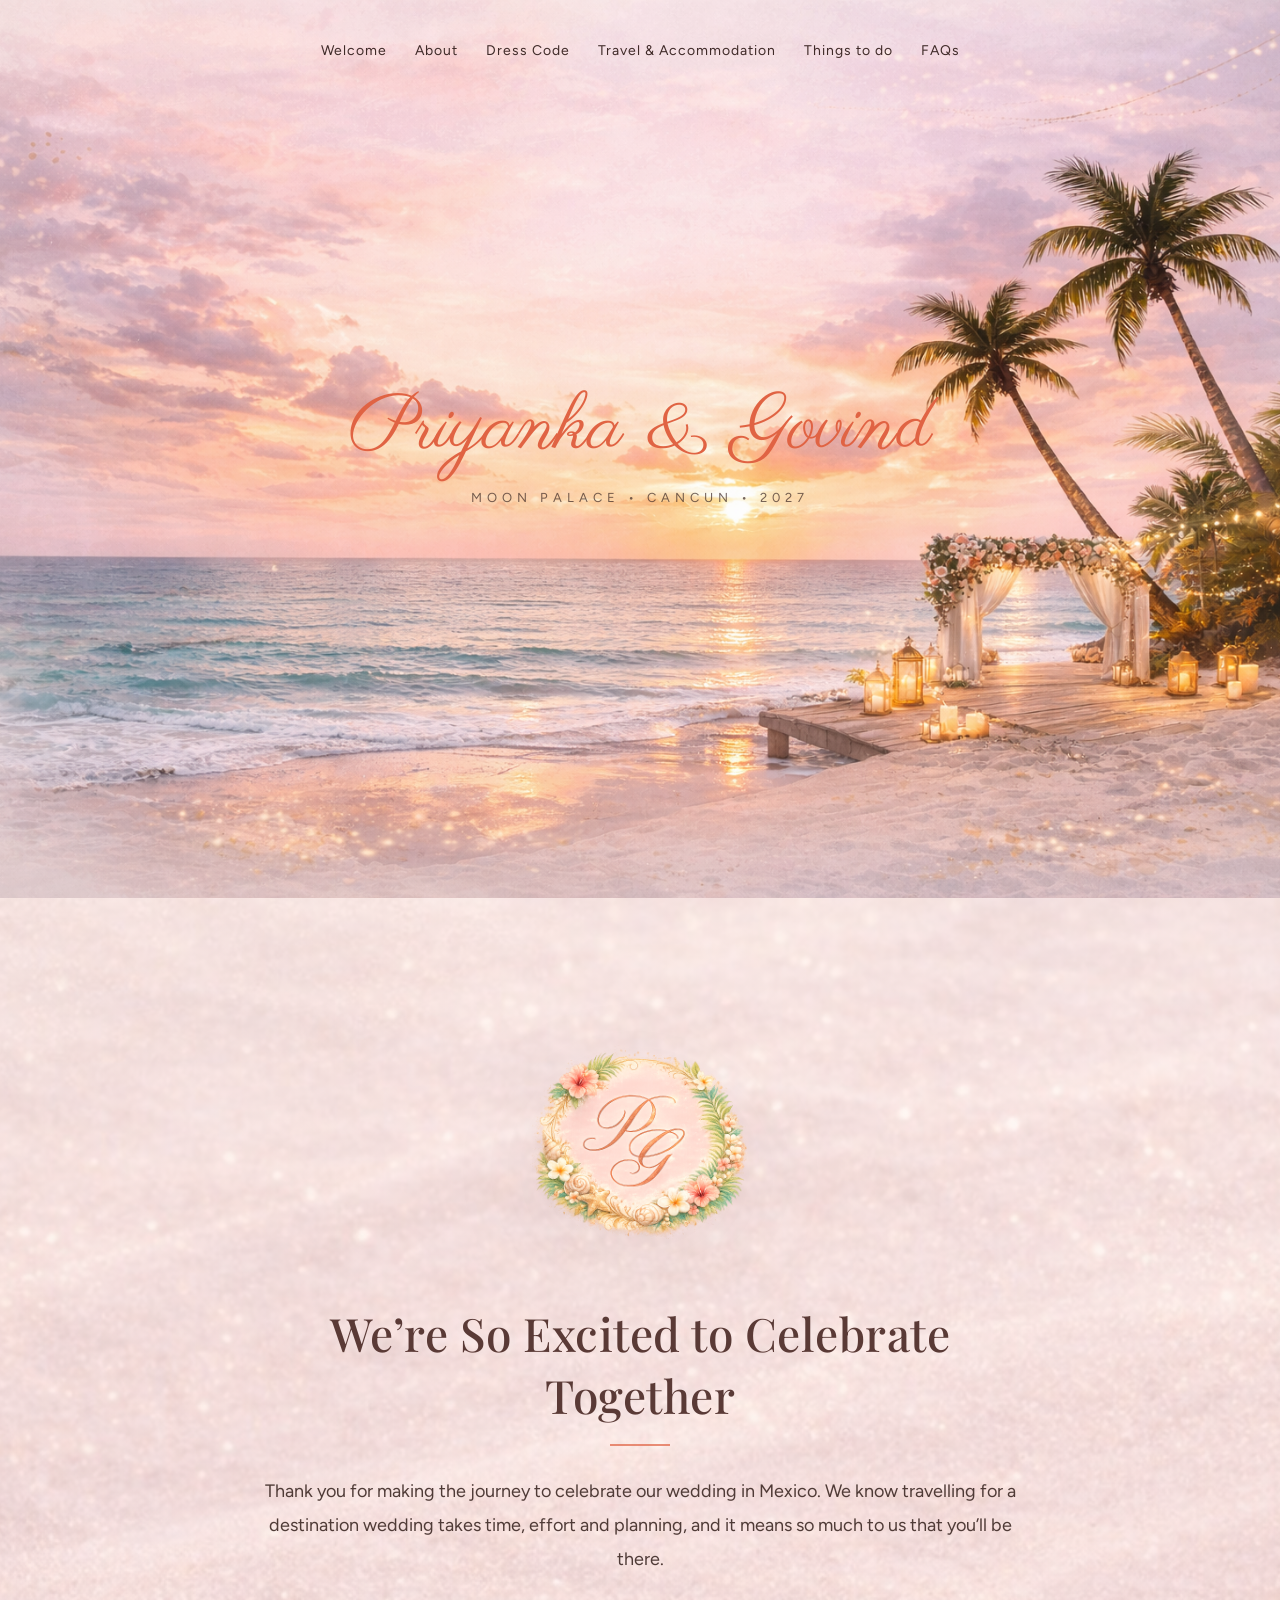
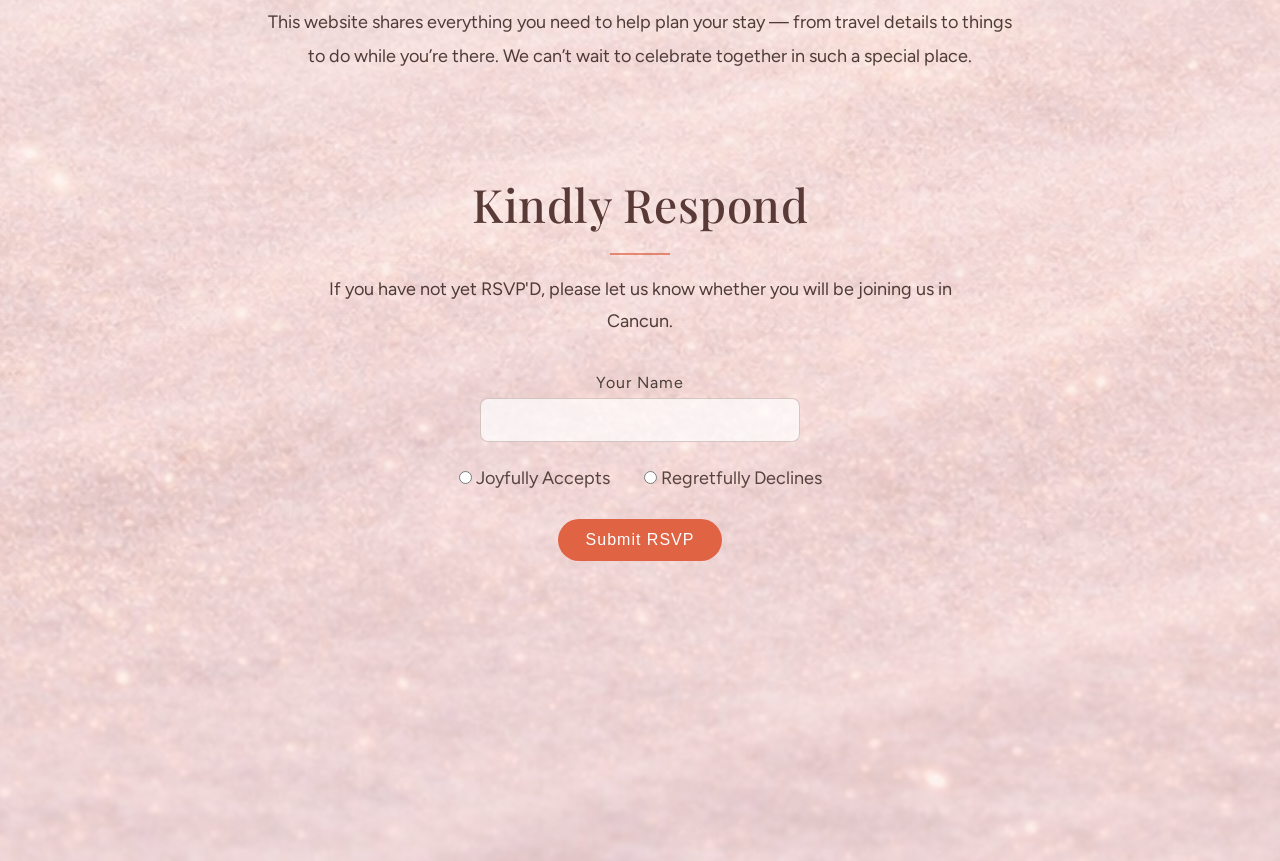
==== commit 340c9856: "Refined mobile hero layout" ====
--- a/index.html
+++ b/index.html
@@ -43,7 +43,7 @@
 
   <!-- MONOGRAM -->
   <div class="monogram-wrapper">
-    <img src="Images/monogram.png" alt="PG Monogram" class="monogram">
+    <img src="Images/Monogram.png" alt="PG Monogram" class="monogram">
   </div>
 
   <!-- MESSAGE -->
--- a/style.css
+++ b/style.css
@@ -94,8 +94,13 @@
 
 /* Home hero */
 .welcome-hero {
-  height: 100vh;
-  background: url("Images/aibackground.png") center / cover no-repeat;
+  height: 100svh; /* better for iPhone */
+  min-height: 650px;
+  background: url("Images/aibackground.png") center bottom / cover no-repeat;
+  display: flex;
+  align-items: center;
+  justify-content: center;
+  text-align: center;
 }
 
 /* Events hero */
@@ -560,24 +565,96 @@
 /* =====================================================
 11. RESPONSIVE
 ===================================================== */
-
-@media (max-width: 1000px) {
-  .events-grid {
-    grid-template-columns: repeat(2, 1fr);
-  }
-}
-
 @media (max-width: 650px) {
+
+  nav {
+    padding: 25px 0;
+  }
+
+  .nav-toggle {
+    display: block;
+    position: absolute;
+    right: 20px;
+    top: 25px;
+    font-size: 28px;
+    background: none;
+    border: none;
+    z-index: 100;
+  }
+
+  .nav-links {
+    position: absolute;
+    top: 80px;
+    left: 0;
+    width: 100%;
+    background: rgba(255,255,255,0.95);
+    backdrop-filter: blur(10px);
+    transform: translateY(-200%);
+    transition: transform 0.4s ease;
+  }
+
+  .nav-links ul {
+    flex-direction: column;
+    gap: 20px;
+    padding: 40px 0;
+  }
+
+  .nav-links.open {
+    transform: translateY(0);
+  }
+
+
+  .welcome-hero {
+    height: auto;
+    min-height: 100svh;
+    background-size: contain;
+    background-position: center bottom;
+    background-repeat: no-repeat;
+    background-color: #f7f2ef;
+  }
+  
+  .couple-names {
+    font-size: 78px;
+    line-height: 1.05;
+  }
+
+  .wedding-line {
+    font-size: 12px;
+    letter-spacing: 3px;
+  }
+
+  .events-hero {
+    height: 70vh;
+    min-height: unset;
+    padding: 0 20px;
+  }
+
+  .events-guidance {
+    margin: 40px auto 100px;
+    padding: 50px 25px;
+  }
+
+  .guidance-title {
+    font-size: 28px;
+  }
+
+  .guidance-sub {
+    font-size: 20px;
+  }
+
+  .card-decoration {
+    width: 260px;
+    bottom: -60px;
+    left: -60px;
+    opacity: 0.6;
+  }
+
   .events-grid {
     grid-template-columns: 1fr;
   }
 
-  .events-hero {
-    height: 55vh;
-  }
-
-  .events-guidance {
-    padding: 50px 30px;
+  .about-card {
+    padding: 40px 25px;
   }
 }
 /* =====================================================
